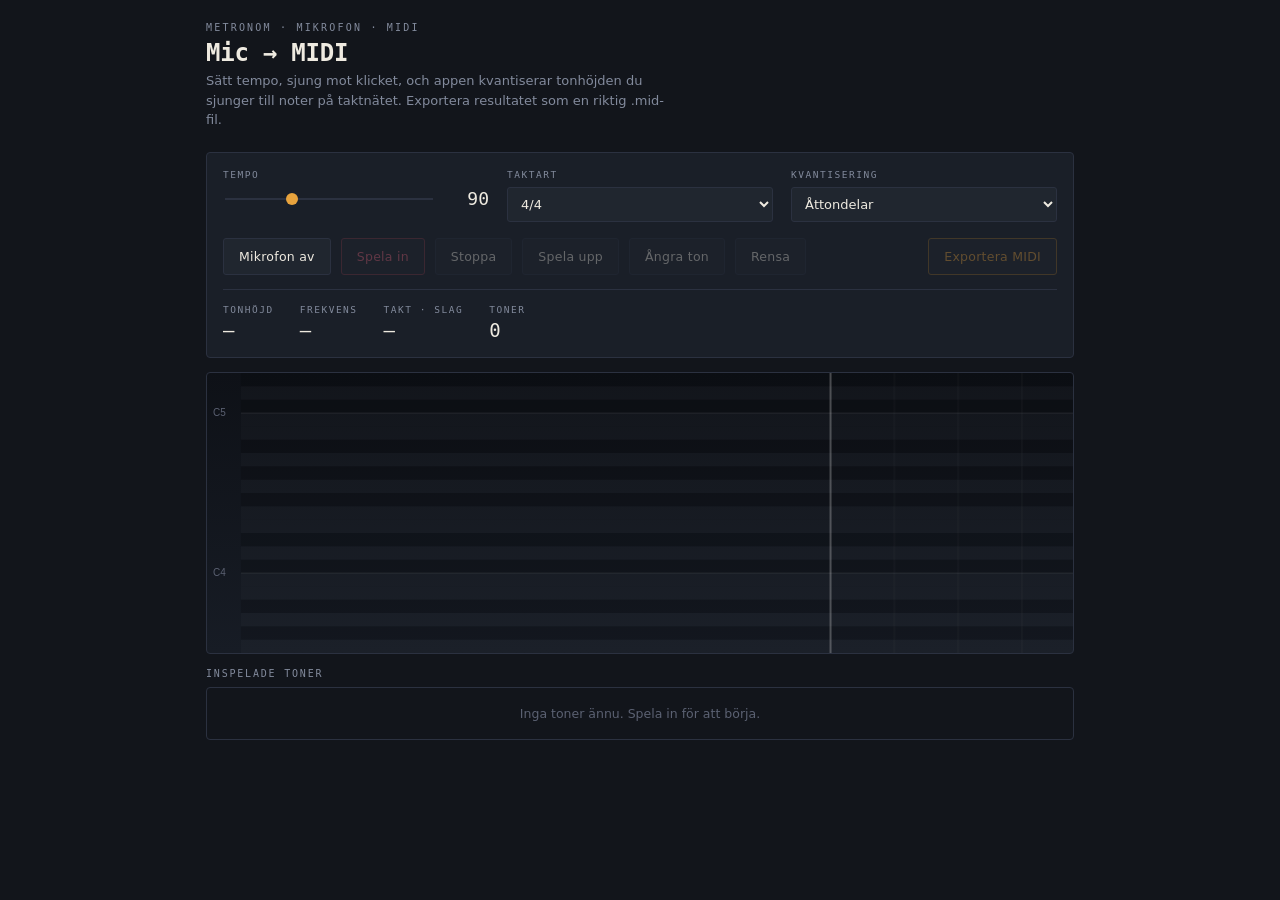
==== mic-till-midi.html @ 7a9f29cb "Lägg till startsida med val mellan psalmspelaren och mic-till-midi Byt namn på index.html till psalm" ====
<!DOCTYPE html>
<html lang="sv">
<head>
<meta charset="utf-8">
<meta name="viewport" content="width=device-width, initial-scale=1">
<title>Mic → MIDI</title>
<style>
  :root{
    --bg:#12151b; --panel:#1a1f28; --panel2:#20262f; --line:#2b3140;
    --text:#eeeae0; --dim:#828a9c; --dim2:#5b6172;
    --accent:#e8a33d; --accent-dim:#8a662a;
    --pitch:#49cfc0; --danger:#e2637a; --danger-dim:#7a3644;
    --mono:ui-monospace,"JetBrains Mono","SF Mono",Menlo,Consolas,monospace;
    --sans:ui-sans-serif,system-ui,-apple-system,"Segoe UI",sans-serif;
  }
  *{box-sizing:border-box}
  body{margin:0;background:var(--bg);color:var(--text);font-family:var(--sans);
       -webkit-font-smoothing:antialiased}
  .wrap{max-width:900px;margin:0 auto;padding:22px 16px 48px}
  .eyebrow{font-family:var(--mono);font-size:10px;letter-spacing:.22em;text-transform:uppercase;
           color:var(--dim);margin:0 0 6px}
  h1{font-family:var(--mono);font-weight:600;font-size:24px;letter-spacing:-.01em;margin:0 0 4px}
  .sub{font-size:13px;color:var(--dim);margin:0 0 22px;max-width:56ch;line-height:1.5}

  .panel{background:var(--panel);border:1px solid var(--line);border-radius:4px;padding:16px}
  .panel + .panel{margin-top:14px}

  .controls{display:grid;grid-template-columns:repeat(auto-fit,minmax(130px,1fr));gap:14px 18px}
  .field label{display:block;font-family:var(--mono);font-size:9.5px;letter-spacing:.16em;
               text-transform:uppercase;color:var(--dim);margin-bottom:7px}
  .field .row{display:flex;align-items:center;gap:8px}
  input[type=range]{width:100%;-webkit-appearance:none;background:none;height:20px}
  input[type=range]::-webkit-slider-runnable-track{height:2px;background:var(--line)}
  input[type=range]::-moz-range-track{height:2px;background:var(--line)}
  input[type=range]::-webkit-slider-thumb{-webkit-appearance:none;width:12px;height:12px;
        border-radius:50%;background:var(--accent);margin-top:-5px}
  input[type=range]::-moz-range-thumb{width:12px;height:12px;border:0;border-radius:50%;background:var(--accent)}
  .num{font-family:var(--mono);font-size:18px;color:var(--text);min-width:46px;text-align:right;
       font-variant-numeric:tabular-nums}
  select{font-family:var(--sans);font-size:13px;background:var(--panel2);color:var(--text);
         border:1px solid var(--line);border-radius:3px;padding:8px 9px;width:100%;cursor:pointer}

  .transport{display:flex;flex-wrap:wrap;gap:10px;align-items:center;margin-top:16px}
  button{font-family:var(--sans);font-size:12.5px;letter-spacing:.02em;cursor:pointer;
         background:var(--panel2);color:var(--text);border:1px solid var(--line);
         border-radius:3px;padding:10px 15px;transition:border-color .15s,color .15s,background .15s}
  button:hover:not(:disabled){border-color:var(--dim)}
  button:disabled{opacity:.35;cursor:default}
  button:focus-visible{outline:2px solid var(--accent);outline-offset:2px}
  #mic.on{border-color:var(--pitch);color:var(--pitch)}
  #rec{border-color:var(--danger-dim);color:var(--danger)}
  #rec.active{background:var(--danger);border-color:var(--danger);color:#1a0d10}
  #stop{border-color:var(--line)}
  #exportBtn{border-color:var(--accent-dim);color:var(--accent);margin-left:auto}
  #exportBtn:hover:not(:disabled){border-color:var(--accent)}
  .status{font-family:var(--mono);font-size:11.5px;color:var(--dim)}
  .status.err{color:var(--danger)}
  #warnText code{font-family:var(--mono);background:#150c0e;padding:1px 5px;border-radius:2px}

  .readout{display:flex;gap:26px;align-items:baseline;margin-top:14px;padding-top:14px;
           border-top:1px solid var(--line);font-family:var(--mono)}
  .readout .k{font-size:9.5px;letter-spacing:.16em;text-transform:uppercase;color:var(--dim);
              display:block;margin-bottom:4px}
  .readout .v{font-size:19px;color:var(--text)}
  .readout .v.pitch-on{color:var(--pitch)}

  .stage{position:relative;margin-top:14px;border:1px solid var(--line);border-radius:4px;overflow:hidden;
         background:linear-gradient(180deg,#0e1117 0%,#171c25 100%)}
  canvas{display:block;width:100%;height:280px}

  .listhead{display:flex;justify-content:space-between;align-items:center;margin-top:14px}
  .listhead h2{font-family:var(--mono);font-size:10px;letter-spacing:.18em;text-transform:uppercase;
              color:var(--dim);font-weight:500;margin:0}
  .notelist{margin-top:8px;max-height:220px;overflow-y:auto;border:1px solid var(--line);border-radius:4px}
  .noterow{display:flex;align-items:center;gap:10px;padding:7px 12px;font-family:var(--mono);font-size:12px;
           border-bottom:1px solid var(--line)}
  .noterow:last-child{border-bottom:none}
  .noterow .nm{color:var(--pitch);min-width:34px}
  .noterow .beats{color:var(--dim);flex:1}
  .noterow .del{background:none;border:none;color:var(--dim2);font-size:14px;padding:2px 6px;cursor:pointer}
  .noterow .del:hover{color:var(--danger)}
  .empty{padding:18px;color:var(--dim2);font-size:12.5px;text-align:center}

  @media(prefers-reduced-motion:reduce){ * {transition:none!important} }
</style>
</head>
<body>
<div class="wrap">
  <p class="eyebrow">Metronom · mikrofon · MIDI</p>
  <h1>Mic → MIDI</h1>
  <p class="sub">Sätt tempo, sjung mot klicket, och appen kvantiserar tonhöjden du sjunger till
     noter på taktnätet. Exportera resultatet som en riktig .mid-fil.</p>

  <div class="panel" id="warnBanner" style="display:none;border-color:var(--danger-dim);background:#241417">
    <strong style="color:var(--danger);font-size:13px">Mikrofonen kan inte starta i den här vyn.</strong>
    <p style="margin:6px 0 0;font-size:12.5px;color:var(--text);line-height:1.5" id="warnText"></p>
  </div>

  <div class="panel">
    <div class="controls">
      <div class="field">
        <label for="bpm">Tempo</label>
        <div class="row"><input type="range" id="bpm" min="40" max="200" value="90">
          <span class="num" id="bpmNum">90</span></div>
      </div>
      <div class="field">
        <label for="tsig">Taktart</label>
        <select id="tsig">
          <option value="2">2/4</option><option value="3">3/4</option>
          <option value="4" selected>4/4</option><option value="6">6/8 (räknas 6)</option>
        </select>
      </div>
      <div class="field">
        <label for="subdiv">Kvantisering</label>
        <select id="subdiv">
          <option value="1">Fjärdedelar</option>
          <option value="2" selected>Åttondelar</option>
          <option value="4">Sextondelar</option>
        </select>
      </div>
    </div>

    <div class="transport">
      <button id="mic" aria-pressed="false">Mikrofon av</button>
      <button id="rec" disabled>Spela in</button>
      <button id="stop" disabled>Stoppa</button>
      <button id="play" disabled>Spela upp</button>
      <button id="undo" disabled>Ångra ton</button>
      <button id="clear" disabled>Rensa</button>
      <button id="exportBtn" disabled>Exportera MIDI</button>
    </div>
    <p class="status" id="statusText" style="margin-top:10px"></p>

    <div class="readout">
      <div><span class="k">Tonhöjd</span><span class="v" id="pitchNote">–</span></div>
      <div><span class="k">Frekvens</span><span class="v" id="pitchHz">–</span></div>
      <div><span class="k">Takt · slag</span><span class="v" id="beatPos">–</span></div>
      <div><span class="k">Toner</span><span class="v" id="noteCount">0</span></div>
    </div>
  </div>

  <div class="stage"><canvas id="c"></canvas></div>

  <div class="listhead"><h2>Inspelade toner</h2></div>
  <div class="notelist" id="notelist"><div class="empty">Inga toner ännu. Spela in för att börja.</div></div>
</div>

<script>
/* ---------- ljud & metronom ---------- */
let AC=null, master=null;
let bpm=90, beatsPerBar=4, subdiv=2;
let running=false, t0=0, beatNumber=0, nextBeatTime=0, schedulerId=null;
const LOOKAHEAD=25, SCHEDULE_AHEAD=0.12;

function secPerBeat(){ return 60/bpm; }

async function ensureAudio(){
  if(!AC){
    AC = new (window.AudioContext||window.webkitAudioContext)();
    master = AC.createGain(); master.gain.value=0.5; master.connect(AC.destination);
  }
  if(AC.state==='suspended') await AC.resume();
  return AC;
}

function clickAt(time, accent){
  const osc=AC.createOscillator(), g=AC.createGain();
  osc.type='sine'; osc.frequency.value = accent?1600:1000;
  g.gain.setValueAtTime(0.0001,time);
  g.gain.linearRampToValueAtTime(accent?0.32:0.18, time+0.002);
  g.gain.exponentialRampToValueAtTime(0.0001, time+0.055);
  osc.connect(g); g.connect(master);
  osc.start(time); osc.stop(time+0.07);
}

function scheduler(){
  while(nextBeatTime < AC.currentTime + SCHEDULE_AHEAD){
    clickAt(nextBeatTime, beatNumber % beatsPerBar === 0);
    nextBeatTime += secPerBeat();
    beatNumber++;
  }
}
function stopMetronome(){
  running=false;
  if(schedulerId){ clearInterval(schedulerId); schedulerId=null; }
}

/* ---------- pitch-detektion (YIN) ---------- */
const BUF_SIZE=2048, YIN_THRESH=0.15, RMS_GATE=0.01;
let analyser=null, mbuf=null, micStream=null, micOn=false, micSrcNode=null;

function detectPitch(buffer, sampleRate){
  const SIZE=buffer.length;
  let rms=0; for(let i=0;i<SIZE;i++) rms+=buffer[i]*buffer[i];
  rms=Math.sqrt(rms/SIZE);
  if(rms<RMS_GATE) return -1;
  const minTau=Math.max(2,Math.floor(sampleRate/1200));
  const tauMax=Math.min(Math.floor(SIZE/2),Math.floor(sampleRate/65));
  if(tauMax<=minTau) return -1;
  const d=new Float32Array(tauMax+1);
  for(let tau=1;tau<=tauMax;tau++){
    let sum=0;
    for(let j=0;j+tau<SIZE;j++){ const df=buffer[j]-buffer[j+tau]; sum+=df*df; }
    d[tau]=sum;
  }
  const cmnd=new Float32Array(tauMax+1); cmnd[0]=1;
  let run=0;
  for(let tau=1;tau<=tauMax;tau++){ run+=d[tau]; cmnd[tau]= run===0?1:(d[tau]*tau)/run; }
  let tauEst=-1;
  for(let tau=minTau;tau<=tauMax;tau++){
    if(cmnd[tau]<YIN_THRESH){ let t2=tau;
      while(t2+1<=tauMax && cmnd[t2+1]<cmnd[t2]) t2++;
      tauEst=t2; break; }
  }
  if(tauEst===-1){
    let mn=Infinity,pos=-1;
    for(let tau=minTau;tau<=tauMax;tau++) if(cmnd[tau]<mn){ mn=cmnd[tau]; pos=tau; }
    if(mn>0.4) return -1;
    tauEst=pos;
  }
  let refined=tauEst;
  if(tauEst>1 && tauEst+1<=tauMax){
    const s0=cmnd[tauEst-1],s1=cmnd[tauEst],s2=cmnd[tauEst+1];
    const den=2*(2*s1-s2-s0);
    if(den!==0) refined=tauEst+(s2-s0)/den;
  }
  const f=sampleRate/refined;
  if(!isFinite(f)||f<70||f>1100) return -1;
  return f;
}

function stopMic(){
  micOn=false;
  if(recording || running) stopRecording();     // lämna inget hängande igång
  if(micSrcNode){ try{ micSrcNode.disconnect(); }catch(e){} micSrcNode=null; }
  if(analyser){ try{ analyser.disconnect(); }catch(e){} analyser=null; }
  if(micStream){ micStream.getTracks().forEach(x=>x.stop()); }
  micStream=null; mbuf=null;
  const b=document.getElementById('mic');
  b.classList.remove('on'); b.textContent='Mikrofon av'; b.setAttribute('aria-pressed','false');
  document.getElementById('rec').disabled=true;
  setPitchReadout(null,null);
  setStatus('');
  hideWarn();
}

async function micToggle(){
  const b=document.getElementById('mic');
  if(micOn){ stopMic(); return; }

  try{
    b.textContent='väntar på tillstånd…';
    // getUserMedia FÖRST, direkt i klick-eventet — inga await:s före,
    // så användargesten bevaras (samma ordning som i Psalmspelaren).
    micStream = await navigator.mediaDevices.getUserMedia({audio:{
      echoCancellation:false, noiseSuppression:false, autoGainControl:false}});
    await ensureAudio();
    if(AC.state==='suspended') await AC.resume();
    micSrcNode=AC.createMediaStreamSource(micStream);
    analyser=AC.createAnalyser(); analyser.fftSize=BUF_SIZE;
    mbuf=new Float32Array(analyser.fftSize);
    micSrcNode.connect(analyser);        // ingen koppling till destination = ingen rundgång
    micOn=true;
    b.classList.add('on'); b.textContent='Mikrofon på'; b.setAttribute('aria-pressed','true');
    document.getElementById('rec').disabled=false;
    hideWarn(); setStatus('');
  }catch(e){
    b.textContent='Mikrofon av';
    showWarn('Fel: <code>'+(e.name||'okänt')+'</code> — '+(e.message||'')+
      '<br>secureContext: <code>'+window.isSecureContext+'</code>'+
      ' · protokoll: <code>'+location.protocol+'</code>'+
      ' · mediaDevices: <code>'+(!!navigator.mediaDevices)+'</code>');
  }
  b.disabled=false;
}

function showWarn(html){
  const el=document.getElementById('warnBanner');
  document.getElementById('warnText').innerHTML=html;
  el.style.display='block';
  setStatus('');
}
function hideWarn(){ document.getElementById('warnBanner').style.display='none'; }

/* ---------- notesegmentering & kvantisering ---------- */
const NOTE_NAMES=['C','C#','D','D#','E','F','F#','G','G#','A','A#','B'];
const SILENCE_GAP=0.16, MIN_NOTE_SEC=0.09, SMOOTH_N=4;
let recording=false;
let activeNote=null, pitchBuf=[], silenceSince=null;
let rawTrace=[];               // {t, m|null} absolut AC-tid
let notes=[];                  // {midi, start, end} i beat-enheter
let loMidi=55, hiMidi=76;

function noteName(m){ return NOTE_NAMES[((m%12)+12)%12]+(Math.floor(m/12)-1); }
function mode(arr){
  const counts={}; let best=arr[0], bestC=0;
  for(const v of arr){ counts[v]=(counts[v]||0)+1; if(counts[v]>=bestC){bestC=counts[v]; best=v;} }
  return best;
}
function extendRange(m){
  if(m<loMidi+2){ loMidi=Math.floor(m)-2; }
  if(m>hiMidi-2){ hiMidi=Math.ceil(m)+2; }
}
function beatAt(t){ return (t-t0)/secPerBeat(); }
function quantizeBeat(b){ return Math.round(b*subdiv)/subdiv; }

function pushQuantized(midi, tStart, tEnd){
  let sb=quantizeBeat(beatAt(tStart)), eb=quantizeBeat(beatAt(tEnd));
  if(eb<=sb) eb=sb+1/subdiv;
  const last=notes[notes.length-1];
  if(last && last.midi===midi && Math.abs(last.end-sb)<1e-6){
    last.end=eb;
  } else {
    notes.push({midi, start:sb, end:eb});
  }
  extendRange(midi);
  renderNoteList();
  updateExportState();
}

function closeActiveNote(t){
  if(!activeNote) return;
  if(t-activeNote.startT >= MIN_NOTE_SEC) pushQuantized(activeNote.nominal, activeNote.startT, t);
  activeNote=null;
}

function pitchFrame(t){
  if(!recording || t<t0){ rawTrace.push({t,m:null}); trimTrace(); return; }
  analyser.getFloatTimeDomainData(mbuf);
  const f=detectPitch(mbuf, AC.sampleRate);

  if(f<0){
    rawTrace.push({t,m:null});
    if(silenceSince===null) silenceSince=t;
    if(activeNote && (t-silenceSince)>SILENCE_GAP) closeActiveNote(t);
    pitchBuf.length=0;
    setPitchReadout(null,null);
  } else {
    silenceSince=null;
    const m=69+12*Math.log2(f/440);
    rawTrace.push({t,m});
    extendRange(m);
    pitchBuf.push(Math.round(m));
    if(pitchBuf.length>SMOOTH_N) pitchBuf.shift();
    const nominal=mode(pitchBuf);
    if(!activeNote){
      activeNote={nominal, startT:t};
    } else if(nominal!==activeNote.nominal){
      if(pitchBuf.length>=SMOOTH_N && pitchBuf.every(x=>x===nominal)){
        closeActiveNote(t);
        activeNote={nominal, startT:t};
      }
    }
    setPitchReadout(m,f);
  }
  trimTrace();
}
function trimTrace(){ while(rawTrace.length>1400) rawTrace.shift(); }

function setPitchReadout(m,f){
  const noteEl=document.getElementById('pitchNote'), hzEl=document.getElementById('pitchHz');
  if(m===null){ noteEl.textContent='–'; noteEl.classList.remove('pitch-on'); hzEl.textContent='–'; return; }
  noteEl.textContent=noteName(Math.round(m)); noteEl.classList.add('pitch-on');
  hzEl.textContent=Math.round(f)+' Hz';
}

/* ---------- inspelning: styrning ---------- */
let countInId=null;
async function startRecording(){
  if(!micOn || recording) return;
  await ensureAudio();
  document.getElementById('rec').disabled=true;
  document.getElementById('bpm').disabled=true;
  document.getElementById('tsig').disabled=true;
  document.getElementById('subdiv').disabled=true;
  document.getElementById('stop').disabled=false;

  const spb=secPerBeat(), startDelay=0.12, now=AC.currentTime;
  for(let i=0;i<beatsPerBar;i++) clickAt(now+startDelay+i*spb, i===0);
  t0 = now+startDelay+beatsPerBar*spb;
  beatNumber=0; nextBeatTime=t0; running=true;
  schedulerId=setInterval(scheduler, LOOKAHEAD);

  let left=beatsPerBar;
  setStatus('räknar in… '+left);
  countInId=setInterval(()=>{
    left--;
    if(left<=0){
      clearInterval(countInId); countInId=null;
      recording=true; setStatus('spelar in');
      document.getElementById('rec').classList.add('active');
      document.getElementById('rec').textContent='Inspelning pågår';
    } else setStatus('räknar in… '+left);
  }, spb*1000);
}
function stopRecording(){
  if(countInId){ clearInterval(countInId); countInId=null; }
  if(activeNote) closeActiveNote(AC.currentTime);
  recording=false;
  stopMetronome();
  const rec=document.getElementById('rec');
  rec.disabled = !micOn; rec.classList.remove('active'); rec.textContent='Spela in';
  document.getElementById('stop').disabled=true;
  document.getElementById('bpm').disabled=false;
  document.getElementById('tsig').disabled=false;
  document.getElementById('subdiv').disabled=false;
  setStatus(notes.length? 'stoppad' : 'stoppad – inga toner hördes');
  setPitchReadout(null,null);
}

function setStatus(s){ document.getElementById('statusText').textContent=s; }

/* ---------- lista & redigering ---------- */
function renderNoteList(){
  const el=document.getElementById('notelist');
  document.getElementById('noteCount').textContent=notes.length;
  document.getElementById('undo').disabled = notes.length===0;
  document.getElementById('clear').disabled = notes.length===0;
  if(!notes.length){ el.innerHTML='<div class="empty">Inga toner ännu. Spela in för att börja.</div>'; return; }
  el.innerHTML='';
  notes.forEach((n,i)=>{
    const row=document.createElement('div'); row.className='noterow';
    const dur=(n.end-n.start).toFixed(2).replace(/0+$/,'').replace(/\.$/,'');
    row.innerHTML='<span class="nm">'+noteName(n.midi)+'</span>'+
      '<span class="beats">slag '+n.start.toFixed(2)+' → '+n.end.toFixed(2)+'  ('+dur+' slag)</span>';
    const del=document.createElement('button'); del.className='del'; del.textContent='✕';
    del.setAttribute('aria-label','Ta bort ton');
    del.addEventListener('click',()=>{ notes.splice(i,1); renderNoteList(); updateExportState(); });
    row.appendChild(del);
    el.appendChild(row);
  });
}
function updateExportState(){
  document.getElementById('exportBtn').disabled = notes.length===0;
  document.getElementById('play').disabled = notes.length===0 || recording;
}
document.getElementById('undo').addEventListener('click',()=>{ notes.pop(); renderNoteList(); updateExportState(); });
document.getElementById('clear').addEventListener('click',()=>{
  notes=[]; rawTrace=[]; activeNote=null; loMidi=55; hiMidi=76;
  renderNoteList(); updateExportState();
});

/* ---------- uppspelning ---------- */
function playBack(){
  if(!notes.length || recording) return;
  ensureAudio().then(()=>{
    const spb=secPerBeat(), start=AC.currentTime+0.15;
    const lastBeat=Math.max(...notes.map(n=>n.end));
    const bars=Math.ceil(lastBeat/beatsPerBar)+1;
    for(let i=0;i<bars*beatsPerBar;i++) clickAt(start+i*spb, i%beatsPerBar===0);
    notes.forEach(n=>{
      const t1=start+n.start*spb, t2=start+n.end*spb;
      const osc=AC.createOscillator(), g=AC.createGain();
      osc.type='triangle'; osc.frequency.value=440*Math.pow(2,(n.midi-69)/12);
      g.gain.setValueAtTime(0.0001,t1);
      g.gain.linearRampToValueAtTime(0.28,t1+0.02);
      g.gain.setValueAtTime(0.24, Math.max(t1+0.02,t2-0.05));
      g.gain.linearRampToValueAtTime(0.0001,t2);
      osc.connect(g); g.connect(master);
      osc.start(t1); osc.stop(t2+0.02);
    });
  });
}

/* ---------- MIDI-export ---------- */
function encodeVarLen(value){
  let bytes=[value & 0x7f]; value >>= 7;
  while(value>0){ bytes.unshift((value & 0x7f) | 0x80); value >>= 7; }
  return bytes;
}
function buildMIDI(){
  const PPQ=480;
  const micro=Math.round(60000000/bpm);
  let body=[];
  body.push(...encodeVarLen(0), 0xFF,0x51,0x03, (micro>>16)&0xFF,(micro>>8)&0xFF, micro&0xFF);
  body.push(...encodeVarLen(0), 0xFF,0x58,0x04, beatsPerBar, 2, 24, 8);

  let evs=[];
  notes.forEach(n=>{
    evs.push({tick:Math.round(n.start*PPQ), type:1, midi:n.midi});
    evs.push({tick:Math.round(n.end*PPQ), type:0, midi:n.midi});
  });
  evs.sort((a,b)=> a.tick-b.tick || (a.type-b.type));
  let lastTick=0;
  evs.forEach(e=>{
    body.push(...encodeVarLen(e.tick-lastTick)); lastTick=e.tick;
    body.push(e.type?0x90:0x80, e.midi, e.type?90:0);
  });
  body.push(...encodeVarLen(0), 0xFF,0x2F,0x00);

  const header=[0x4D,0x54,0x68,0x64, 0,0,0,6, 0,0, 0,1, (PPQ>>8)&0xFF, PPQ&0xFF];
  const trackHead=[0x4D,0x54,0x72,0x6B,
    (body.length>>>24)&0xFF,(body.length>>>16)&0xFF,(body.length>>>8)&0xFF, body.length&0xFF];
  return new Uint8Array([...header, ...trackHead, ...body]);
}
function exportMIDI(){
  if(!notes.length) return;
  const data=buildMIDI();
  const blob=new Blob([data],{type:'audio/midi'});
  const url=URL.createObjectURL(blob);
  const a=document.createElement('a'); a.href=url; a.download='melodi.mid';
  document.body.appendChild(a); a.click(); a.remove();
  setTimeout(()=>URL.revokeObjectURL(url), 2000);
}

/* ---------- canvas ---------- */
const cv=document.getElementById('c'), ctx=cv.getContext('2d');
const WHITE=new Set([0,2,4,5,7,9,11]);
let W=0,H=0,DPR=1;
function resize(){
  const r=cv.parentElement.getBoundingClientRect();
  DPR=Math.max(1,window.devicePixelRatio||1);
  W=Math.round(r.width); H=cv.clientHeight||280;
  cv.width=W*DPR; cv.height=H*DPR;
  ctx.setTransform(DPR,0,0,DPR,0,0);
}
window.addEventListener('resize', resize);

const PPB=64;                 // pixlar per slag
const PLAYHEAD_X_FRAC=0.72;
const GUTTER=34;

function midiY(m){ return H - ((m-loMidi)/(hiMidi-loMidi))*H; }

function currentBeatNow(){
  if(running) return Math.max(0,(AC.currentTime-t0)/secPerBeat());
  return lastBeatShown;
}
let lastBeatShown=0;

function draw(){
  requestAnimationFrame(draw);
  if(!W) resize();
  ctx.clearRect(0,0,W,H);

  const curBeat=currentBeatNow(); lastBeatShown=curBeat;
  const playheadX=W*PLAYHEAD_X_FRAC;
  const beatToX = b => playheadX - (curBeat-b)*PPB;

  // pitchrader
  const rowH=H/Math.max(1,(hiMidi-loMidi));
  for(let m=loMidi; m<hiMidi; m++){
    const y0=midiY(m+1), y1=midiY(m);
    ctx.fillStyle = WHITE.has(((m%12)+12)%12) ? 'rgba(255,255,255,0.02)' : 'rgba(0,0,0,0.16)';
    ctx.fillRect(GUTTER,y0,W-GUTTER,y1-y0);
    if(((m%12)+12)%12===0){
      ctx.strokeStyle='rgba(255,255,255,0.06)'; ctx.beginPath();
      ctx.moveTo(GUTTER,y0); ctx.lineTo(W,y0); ctx.stroke();
      ctx.fillStyle='#5b6172'; ctx.font='10px var(--mono)';
      ctx.fillText('C'+(Math.floor(m/12)-1), 6, y0+3);
    }
  }

  // taktnät
  const firstBeat=Math.floor(curBeat-(playheadX-GUTTER)/PPB)-1;
  const lastBeatX=curBeat+(W-playheadX)/PPB+1;
  for(let b=Math.max(0,firstBeat); b<=lastBeatX; b++){
    const x=beatToX(b); if(x<GUTTER-2||x>W) continue;
    const bar = b%beatsPerBar===0;
    ctx.strokeStyle = bar? 'rgba(255,255,255,0.14)' : 'rgba(255,255,255,0.05)';
    ctx.lineWidth = bar? 1.2:1;
    ctx.beginPath(); ctx.moveTo(x,0); ctx.lineTo(x,H); ctx.stroke();
  }

  // färdiga toner
  ctx.font='10px var(--mono)';
  notes.forEach(n=>{
    const x1=beatToX(n.start), x2=beatToX(n.end);
    if(x2<GUTTER||x1>W) return;
    const y=midiY(n.midi+0.5), h=Math.max(6,rowH*0.72);
    ctx.fillStyle='rgba(232,163,61,0.85)';
    rr(Math.max(x1,GUTTER), y-h/2, Math.min(x2,W)-Math.max(x1,GUTTER), h, 3);
    ctx.fill();
    if(x2-x1>26){ ctx.fillStyle='#1a1206'; ctx.fillText(noteName(n.midi), Math.max(x1,GUTTER)+4, y+3.5); }
  });

  // pågående ton (ej stängd)
  if(activeNote){
    const x1=beatToX(beatAt(activeNote.startT)), x2=beatToX(curBeat);
    const y=midiY(activeNote.nominal+0.5), h=Math.max(6,rowH*0.72);
    ctx.fillStyle='rgba(232,163,61,0.35)';
    rr(Math.max(x1,GUTTER), y-h/2, Math.max(2,Math.min(x2,W)-Math.max(x1,GUTTER)), h, 3);
    ctx.fill();
  }

  // rå tonhöjdslinje
  ctx.strokeStyle='#49cfc0'; ctx.lineWidth=1.6; ctx.beginPath();
  let started=false;
  for(const p of rawTrace){
    if(p.m===null){ started=false; continue; }
    const x=beatToX(beatAt(p.t));
    if(x<GUTTER||x>W){ started=false; continue; }
    const y=midiY(p.m);
    if(started) ctx.lineTo(x,y); else { ctx.moveTo(x,y); started=true; }
  }
  ctx.stroke();

  // playhead
  ctx.strokeStyle= recording? '#e2637a':'rgba(255,255,255,0.25)';
  ctx.lineWidth=1.5; ctx.beginPath(); ctx.moveTo(playheadX,0); ctx.lineTo(playheadX,H); ctx.stroke();

  // beatposition-text
  const bar=Math.floor(curBeat/beatsPerBar)+1, beatInBar=(Math.floor(curBeat)%beatsPerBar)+1;
  document.getElementById('beatPos').textContent = running? (bar+' · '+beatInBar) : '–';
}
function rr(x,y,w,h,r){
  ctx.beginPath();
  ctx.moveTo(x+r,y); ctx.arcTo(x+w,y,x+w,y+h,r); ctx.arcTo(x+w,y+h,x,y+h,r);
  ctx.arcTo(x,y+h,x,y,r); ctx.arcTo(x,y,x+w,y,r); ctx.closePath();
}

/* ---------- pitch-loop (kopplad till rAF via egen liten timer) ---------- */
function pitchLoop(){
  requestAnimationFrame(pitchLoop);
  if(!AC || !micOn) return;
  pitchFrame(AC.currentTime);
}

/* ---------- UI-koppling ---------- */
const bpmEl=document.getElementById('bpm'), bpmNum=document.getElementById('bpmNum');
bpmEl.addEventListener('input',()=>{ bpm=+bpmEl.value; bpmNum.textContent=bpm; });
document.getElementById('tsig').addEventListener('change',e=>{ beatsPerBar=+e.target.value; });
document.getElementById('subdiv').addEventListener('change',e=>{ subdiv=+e.target.value; });

document.getElementById('mic').addEventListener('click', micToggle);
document.getElementById('rec').addEventListener('click', startRecording);
document.getElementById('stop').addEventListener('click', stopRecording);
document.getElementById('play').addEventListener('click', playBack);
document.getElementById('exportBtn').addEventListener('click', exportMIDI);

resize();
renderNoteList();
draw();
pitchLoop();
</script>
</body>
</html>
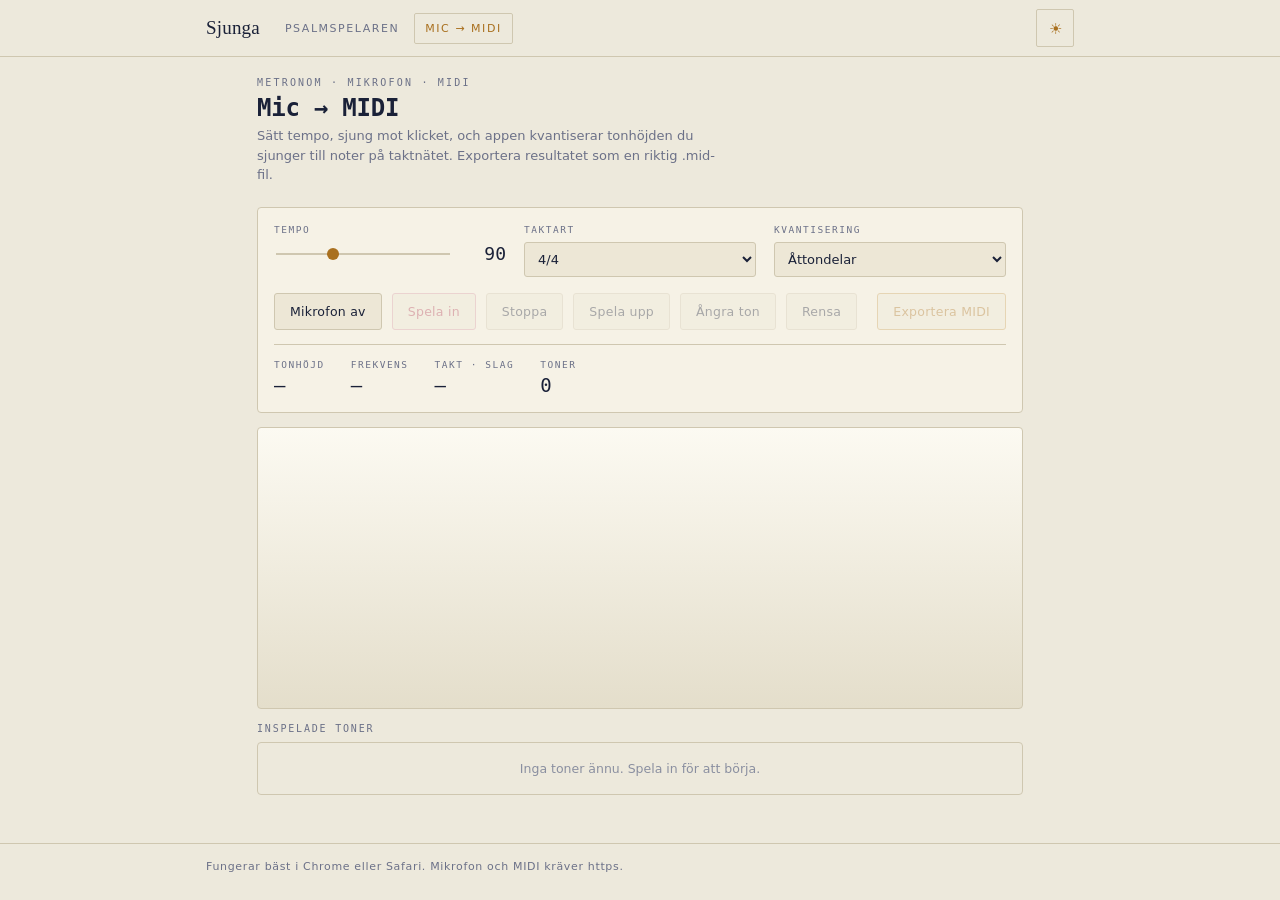
==== commit 618115de: "Gör om sidan till en SPA med separat html, css och js Tidigare låg varje verktyg i en egen html-fil " ====
--- a/mic-till-midi.html
+++ b/mic-till-midi.html
@@ -2,636 +2,12 @@
 <html lang="sv">
 <head>
 <meta charset="utf-8">
-<meta name="viewport" content="width=device-width, initial-scale=1">
 <title>Mic → MIDI</title>
-<style>
-  :root{
-    --bg:#12151b; --panel:#1a1f28; --panel2:#20262f; --line:#2b3140;
-    --text:#eeeae0; --dim:#828a9c; --dim2:#5b6172;
-    --accent:#e8a33d; --accent-dim:#8a662a;
-    --pitch:#49cfc0; --danger:#e2637a; --danger-dim:#7a3644;
-    --mono:ui-monospace,"JetBrains Mono","SF Mono",Menlo,Consolas,monospace;
-    --sans:ui-sans-serif,system-ui,-apple-system,"Segoe UI",sans-serif;
-  }
-  *{box-sizing:border-box}
-  body{margin:0;background:var(--bg);color:var(--text);font-family:var(--sans);
-       -webkit-font-smoothing:antialiased}
-  .wrap{max-width:900px;margin:0 auto;padding:22px 16px 48px}
-  .eyebrow{font-family:var(--mono);font-size:10px;letter-spacing:.22em;text-transform:uppercase;
-           color:var(--dim);margin:0 0 6px}
-  h1{font-family:var(--mono);font-weight:600;font-size:24px;letter-spacing:-.01em;margin:0 0 4px}
-  .sub{font-size:13px;color:var(--dim);margin:0 0 22px;max-width:56ch;line-height:1.5}
-
-  .panel{background:var(--panel);border:1px solid var(--line);border-radius:4px;padding:16px}
-  .panel + .panel{margin-top:14px}
-
-  .controls{display:grid;grid-template-columns:repeat(auto-fit,minmax(130px,1fr));gap:14px 18px}
-  .field label{display:block;font-family:var(--mono);font-size:9.5px;letter-spacing:.16em;
-               text-transform:uppercase;color:var(--dim);margin-bottom:7px}
-  .field .row{display:flex;align-items:center;gap:8px}
-  input[type=range]{width:100%;-webkit-appearance:none;background:none;height:20px}
-  input[type=range]::-webkit-slider-runnable-track{height:2px;background:var(--line)}
-  input[type=range]::-moz-range-track{height:2px;background:var(--line)}
-  input[type=range]::-webkit-slider-thumb{-webkit-appearance:none;width:12px;height:12px;
-        border-radius:50%;background:var(--accent);margin-top:-5px}
-  input[type=range]::-moz-range-thumb{width:12px;height:12px;border:0;border-radius:50%;background:var(--accent)}
-  .num{font-family:var(--mono);font-size:18px;color:var(--text);min-width:46px;text-align:right;
-       font-variant-numeric:tabular-nums}
-  select{font-family:var(--sans);font-size:13px;background:var(--panel2);color:var(--text);
-         border:1px solid var(--line);border-radius:3px;padding:8px 9px;width:100%;cursor:pointer}
-
-  .transport{display:flex;flex-wrap:wrap;gap:10px;align-items:center;margin-top:16px}
-  button{font-family:var(--sans);font-size:12.5px;letter-spacing:.02em;cursor:pointer;
-         background:var(--panel2);color:var(--text);border:1px solid var(--line);
-         border-radius:3px;padding:10px 15px;transition:border-color .15s,color .15s,background .15s}
-  button:hover:not(:disabled){border-color:var(--dim)}
-  button:disabled{opacity:.35;cursor:default}
-  button:focus-visible{outline:2px solid var(--accent);outline-offset:2px}
-  #mic.on{border-color:var(--pitch);color:var(--pitch)}
-  #rec{border-color:var(--danger-dim);color:var(--danger)}
-  #rec.active{background:var(--danger);border-color:var(--danger);color:#1a0d10}
-  #stop{border-color:var(--line)}
-  #exportBtn{border-color:var(--accent-dim);color:var(--accent);margin-left:auto}
-  #exportBtn:hover:not(:disabled){border-color:var(--accent)}
-  .status{font-family:var(--mono);font-size:11.5px;color:var(--dim)}
-  .status.err{color:var(--danger)}
-  #warnText code{font-family:var(--mono);background:#150c0e;padding:1px 5px;border-radius:2px}
-
-  .readout{display:flex;gap:26px;align-items:baseline;margin-top:14px;padding-top:14px;
-           border-top:1px solid var(--line);font-family:var(--mono)}
-  .readout .k{font-size:9.5px;letter-spacing:.16em;text-transform:uppercase;color:var(--dim);
-              display:block;margin-bottom:4px}
-  .readout .v{font-size:19px;color:var(--text)}
-  .readout .v.pitch-on{color:var(--pitch)}
-
-  .stage{position:relative;margin-top:14px;border:1px solid var(--line);border-radius:4px;overflow:hidden;
-         background:linear-gradient(180deg,#0e1117 0%,#171c25 100%)}
-  canvas{display:block;width:100%;height:280px}
-
-  .listhead{display:flex;justify-content:space-between;align-items:center;margin-top:14px}
-  .listhead h2{font-family:var(--mono);font-size:10px;letter-spacing:.18em;text-transform:uppercase;
-              color:var(--dim);font-weight:500;margin:0}
-  .notelist{margin-top:8px;max-height:220px;overflow-y:auto;border:1px solid var(--line);border-radius:4px}
-  .noterow{display:flex;align-items:center;gap:10px;padding:7px 12px;font-family:var(--mono);font-size:12px;
-           border-bottom:1px solid var(--line)}
-  .noterow:last-child{border-bottom:none}
-  .noterow .nm{color:var(--pitch);min-width:34px}
-  .noterow .beats{color:var(--dim);flex:1}
-  .noterow .del{background:none;border:none;color:var(--dim2);font-size:14px;padding:2px 6px;cursor:pointer}
-  .noterow .del:hover{color:var(--danger)}
-  .empty{padding:18px;color:var(--dim2);font-size:12.5px;text-align:center}
-
-  @media(prefers-reduced-motion:reduce){ * {transition:none!important} }
-</style>
+<link rel="canonical" href="index.html#/mic-till-midi">
+<meta http-equiv="refresh" content="0; url=index.html#/mic-till-midi">
 </head>
 <body>
-<div class="wrap">
-  <p class="eyebrow">Metronom · mikrofon · MIDI</p>
-  <h1>Mic → MIDI</h1>
-  <p class="sub">Sätt tempo, sjung mot klicket, och appen kvantiserar tonhöjden du sjunger till
-     noter på taktnätet. Exportera resultatet som en riktig .mid-fil.</p>
-
-  <div class="panel" id="warnBanner" style="display:none;border-color:var(--danger-dim);background:#241417">
-    <strong style="color:var(--danger);font-size:13px">Mikrofonen kan inte starta i den här vyn.</strong>
-    <p style="margin:6px 0 0;font-size:12.5px;color:var(--text);line-height:1.5" id="warnText"></p>
-  </div>
-
-  <div class="panel">
-    <div class="controls">
-      <div class="field">
-        <label for="bpm">Tempo</label>
-        <div class="row"><input type="range" id="bpm" min="40" max="200" value="90">
-          <span class="num" id="bpmNum">90</span></div>
-      </div>
-      <div class="field">
-        <label for="tsig">Taktart</label>
-        <select id="tsig">
-          <option value="2">2/4</option><option value="3">3/4</option>
-          <option value="4" selected>4/4</option><option value="6">6/8 (räknas 6)</option>
-        </select>
-      </div>
-      <div class="field">
-        <label for="subdiv">Kvantisering</label>
-        <select id="subdiv">
-          <option value="1">Fjärdedelar</option>
-          <option value="2" selected>Åttondelar</option>
-          <option value="4">Sextondelar</option>
-        </select>
-      </div>
-    </div>
-
-    <div class="transport">
-      <button id="mic" aria-pressed="false">Mikrofon av</button>
-      <button id="rec" disabled>Spela in</button>
-      <button id="stop" disabled>Stoppa</button>
-      <button id="play" disabled>Spela upp</button>
-      <button id="undo" disabled>Ångra ton</button>
-      <button id="clear" disabled>Rensa</button>
-      <button id="exportBtn" disabled>Exportera MIDI</button>
-    </div>
-    <p class="status" id="statusText" style="margin-top:10px"></p>
-
-    <div class="readout">
-      <div><span class="k">Tonhöjd</span><span class="v" id="pitchNote">–</span></div>
-      <div><span class="k">Frekvens</span><span class="v" id="pitchHz">–</span></div>
-      <div><span class="k">Takt · slag</span><span class="v" id="beatPos">–</span></div>
-      <div><span class="k">Toner</span><span class="v" id="noteCount">0</span></div>
-    </div>
-  </div>
-
-  <div class="stage"><canvas id="c"></canvas></div>
-
-  <div class="listhead"><h2>Inspelade toner</h2></div>
-  <div class="notelist" id="notelist"><div class="empty">Inga toner ännu. Spela in för att börja.</div></div>
-</div>
-
-<script>
-/* ---------- ljud & metronom ---------- */
-let AC=null, master=null;
-let bpm=90, beatsPerBar=4, subdiv=2;
-let running=false, t0=0, beatNumber=0, nextBeatTime=0, schedulerId=null;
-const LOOKAHEAD=25, SCHEDULE_AHEAD=0.12;
-
-function secPerBeat(){ return 60/bpm; }
-
-async function ensureAudio(){
-  if(!AC){
-    AC = new (window.AudioContext||window.webkitAudioContext)();
-    master = AC.createGain(); master.gain.value=0.5; master.connect(AC.destination);
-  }
-  if(AC.state==='suspended') await AC.resume();
-  return AC;
-}
-
-function clickAt(time, accent){
-  const osc=AC.createOscillator(), g=AC.createGain();
-  osc.type='sine'; osc.frequency.value = accent?1600:1000;
-  g.gain.setValueAtTime(0.0001,time);
-  g.gain.linearRampToValueAtTime(accent?0.32:0.18, time+0.002);
-  g.gain.exponentialRampToValueAtTime(0.0001, time+0.055);
-  osc.connect(g); g.connect(master);
-  osc.start(time); osc.stop(time+0.07);
-}
-
-function scheduler(){
-  while(nextBeatTime < AC.currentTime + SCHEDULE_AHEAD){
-    clickAt(nextBeatTime, beatNumber % beatsPerBar === 0);
-    nextBeatTime += secPerBeat();
-    beatNumber++;
-  }
-}
-function stopMetronome(){
-  running=false;
-  if(schedulerId){ clearInterval(schedulerId); schedulerId=null; }
-}
-
-/* ---------- pitch-detektion (YIN) ---------- */
-const BUF_SIZE=2048, YIN_THRESH=0.15, RMS_GATE=0.01;
-let analyser=null, mbuf=null, micStream=null, micOn=false, micSrcNode=null;
-
-function detectPitch(buffer, sampleRate){
-  const SIZE=buffer.length;
-  let rms=0; for(let i=0;i<SIZE;i++) rms+=buffer[i]*buffer[i];
-  rms=Math.sqrt(rms/SIZE);
-  if(rms<RMS_GATE) return -1;
-  const minTau=Math.max(2,Math.floor(sampleRate/1200));
-  const tauMax=Math.min(Math.floor(SIZE/2),Math.floor(sampleRate/65));
-  if(tauMax<=minTau) return -1;
-  const d=new Float32Array(tauMax+1);
-  for(let tau=1;tau<=tauMax;tau++){
-    let sum=0;
-    for(let j=0;j+tau<SIZE;j++){ const df=buffer[j]-buffer[j+tau]; sum+=df*df; }
-    d[tau]=sum;
-  }
-  const cmnd=new Float32Array(tauMax+1); cmnd[0]=1;
-  let run=0;
-  for(let tau=1;tau<=tauMax;tau++){ run+=d[tau]; cmnd[tau]= run===0?1:(d[tau]*tau)/run; }
-  let tauEst=-1;
-  for(let tau=minTau;tau<=tauMax;tau++){
-    if(cmnd[tau]<YIN_THRESH){ let t2=tau;
-      while(t2+1<=tauMax && cmnd[t2+1]<cmnd[t2]) t2++;
-      tauEst=t2; break; }
-  }
-  if(tauEst===-1){
-    let mn=Infinity,pos=-1;
-    for(let tau=minTau;tau<=tauMax;tau++) if(cmnd[tau]<mn){ mn=cmnd[tau]; pos=tau; }
-    if(mn>0.4) return -1;
-    tauEst=pos;
-  }
-  let refined=tauEst;
-  if(tauEst>1 && tauEst+1<=tauMax){
-    const s0=cmnd[tauEst-1],s1=cmnd[tauEst],s2=cmnd[tauEst+1];
-    const den=2*(2*s1-s2-s0);
-    if(den!==0) refined=tauEst+(s2-s0)/den;
-  }
-  const f=sampleRate/refined;
-  if(!isFinite(f)||f<70||f>1100) return -1;
-  return f;
-}
-
-function stopMic(){
-  micOn=false;
-  if(recording || running) stopRecording();     // lämna inget hängande igång
-  if(micSrcNode){ try{ micSrcNode.disconnect(); }catch(e){} micSrcNode=null; }
-  if(analyser){ try{ analyser.disconnect(); }catch(e){} analyser=null; }
-  if(micStream){ micStream.getTracks().forEach(x=>x.stop()); }
-  micStream=null; mbuf=null;
-  const b=document.getElementById('mic');
-  b.classList.remove('on'); b.textContent='Mikrofon av'; b.setAttribute('aria-pressed','false');
-  document.getElementById('rec').disabled=true;
-  setPitchReadout(null,null);
-  setStatus('');
-  hideWarn();
-}
-
-async function micToggle(){
-  const b=document.getElementById('mic');
-  if(micOn){ stopMic(); return; }
-
-  try{
-    b.textContent='väntar på tillstånd…';
-    // getUserMedia FÖRST, direkt i klick-eventet — inga await:s före,
-    // så användargesten bevaras (samma ordning som i Psalmspelaren).
-    micStream = await navigator.mediaDevices.getUserMedia({audio:{
-      echoCancellation:false, noiseSuppression:false, autoGainControl:false}});
-    await ensureAudio();
-    if(AC.state==='suspended') await AC.resume();
-    micSrcNode=AC.createMediaStreamSource(micStream);
-    analyser=AC.createAnalyser(); analyser.fftSize=BUF_SIZE;
-    mbuf=new Float32Array(analyser.fftSize);
-    micSrcNode.connect(analyser);        // ingen koppling till destination = ingen rundgång
-    micOn=true;
-    b.classList.add('on'); b.textContent='Mikrofon på'; b.setAttribute('aria-pressed','true');
-    document.getElementById('rec').disabled=false;
-    hideWarn(); setStatus('');
-  }catch(e){
-    b.textContent='Mikrofon av';
-    showWarn('Fel: <code>'+(e.name||'okänt')+'</code> — '+(e.message||'')+
-      '<br>secureContext: <code>'+window.isSecureContext+'</code>'+
-      ' · protokoll: <code>'+location.protocol+'</code>'+
-      ' · mediaDevices: <code>'+(!!navigator.mediaDevices)+'</code>');
-  }
-  b.disabled=false;
-}
-
-function showWarn(html){
-  const el=document.getElementById('warnBanner');
-  document.getElementById('warnText').innerHTML=html;
-  el.style.display='block';
-  setStatus('');
-}
-function hideWarn(){ document.getElementById('warnBanner').style.display='none'; }
-
-/* ---------- notesegmentering & kvantisering ---------- */
-const NOTE_NAMES=['C','C#','D','D#','E','F','F#','G','G#','A','A#','B'];
-const SILENCE_GAP=0.16, MIN_NOTE_SEC=0.09, SMOOTH_N=4;
-let recording=false;
-let activeNote=null, pitchBuf=[], silenceSince=null;
-let rawTrace=[];               // {t, m|null} absolut AC-tid
-let notes=[];                  // {midi, start, end} i beat-enheter
-let loMidi=55, hiMidi=76;
-
-function noteName(m){ return NOTE_NAMES[((m%12)+12)%12]+(Math.floor(m/12)-1); }
-function mode(arr){
-  const counts={}; let best=arr[0], bestC=0;
-  for(const v of arr){ counts[v]=(counts[v]||0)+1; if(counts[v]>=bestC){bestC=counts[v]; best=v;} }
-  return best;
-}
-function extendRange(m){
-  if(m<loMidi+2){ loMidi=Math.floor(m)-2; }
-  if(m>hiMidi-2){ hiMidi=Math.ceil(m)+2; }
-}
-function beatAt(t){ return (t-t0)/secPerBeat(); }
-function quantizeBeat(b){ return Math.round(b*subdiv)/subdiv; }
-
-function pushQuantized(midi, tStart, tEnd){
-  let sb=quantizeBeat(beatAt(tStart)), eb=quantizeBeat(beatAt(tEnd));
-  if(eb<=sb) eb=sb+1/subdiv;
-  const last=notes[notes.length-1];
-  if(last && last.midi===midi && Math.abs(last.end-sb)<1e-6){
-    last.end=eb;
-  } else {
-    notes.push({midi, start:sb, end:eb});
-  }
-  extendRange(midi);
-  renderNoteList();
-  updateExportState();
-}
-
-function closeActiveNote(t){
-  if(!activeNote) return;
-  if(t-activeNote.startT >= MIN_NOTE_SEC) pushQuantized(activeNote.nominal, activeNote.startT, t);
-  activeNote=null;
-}
-
-function pitchFrame(t){
-  if(!recording || t<t0){ rawTrace.push({t,m:null}); trimTrace(); return; }
-  analyser.getFloatTimeDomainData(mbuf);
-  const f=detectPitch(mbuf, AC.sampleRate);
-
-  if(f<0){
-    rawTrace.push({t,m:null});
-    if(silenceSince===null) silenceSince=t;
-    if(activeNote && (t-silenceSince)>SILENCE_GAP) closeActiveNote(t);
-    pitchBuf.length=0;
-    setPitchReadout(null,null);
-  } else {
-    silenceSince=null;
-    const m=69+12*Math.log2(f/440);
-    rawTrace.push({t,m});
-    extendRange(m);
-    pitchBuf.push(Math.round(m));
-    if(pitchBuf.length>SMOOTH_N) pitchBuf.shift();
-    const nominal=mode(pitchBuf);
-    if(!activeNote){
-      activeNote={nominal, startT:t};
-    } else if(nominal!==activeNote.nominal){
-      if(pitchBuf.length>=SMOOTH_N && pitchBuf.every(x=>x===nominal)){
-        closeActiveNote(t);
-        activeNote={nominal, startT:t};
-      }
-    }
-    setPitchReadout(m,f);
-  }
-  trimTrace();
-}
-function trimTrace(){ while(rawTrace.length>1400) rawTrace.shift(); }
-
-function setPitchReadout(m,f){
-  const noteEl=document.getElementById('pitchNote'), hzEl=document.getElementById('pitchHz');
-  if(m===null){ noteEl.textContent='–'; noteEl.classList.remove('pitch-on'); hzEl.textContent='–'; return; }
-  noteEl.textContent=noteName(Math.round(m)); noteEl.classList.add('pitch-on');
-  hzEl.textContent=Math.round(f)+' Hz';
-}
-
-/* ---------- inspelning: styrning ---------- */
-let countInId=null;
-async function startRecording(){
-  if(!micOn || recording) return;
-  await ensureAudio();
-  document.getElementById('rec').disabled=true;
-  document.getElementById('bpm').disabled=true;
-  document.getElementById('tsig').disabled=true;
-  document.getElementById('subdiv').disabled=true;
-  document.getElementById('stop').disabled=false;
-
-  const spb=secPerBeat(), startDelay=0.12, now=AC.currentTime;
-  for(let i=0;i<beatsPerBar;i++) clickAt(now+startDelay+i*spb, i===0);
-  t0 = now+startDelay+beatsPerBar*spb;
-  beatNumber=0; nextBeatTime=t0; running=true;
-  schedulerId=setInterval(scheduler, LOOKAHEAD);
-
-  let left=beatsPerBar;
-  setStatus('räknar in… '+left);
-  countInId=setInterval(()=>{
-    left--;
-    if(left<=0){
-      clearInterval(countInId); countInId=null;
-      recording=true; setStatus('spelar in');
-      document.getElementById('rec').classList.add('active');
-      document.getElementById('rec').textContent='Inspelning pågår';
-    } else setStatus('räknar in… '+left);
-  }, spb*1000);
-}
-function stopRecording(){
-  if(countInId){ clearInterval(countInId); countInId=null; }
-  if(activeNote) closeActiveNote(AC.currentTime);
-  recording=false;
-  stopMetronome();
-  const rec=document.getElementById('rec');
-  rec.disabled = !micOn; rec.classList.remove('active'); rec.textContent='Spela in';
-  document.getElementById('stop').disabled=true;
-  document.getElementById('bpm').disabled=false;
-  document.getElementById('tsig').disabled=false;
-  document.getElementById('subdiv').disabled=false;
-  setStatus(notes.length? 'stoppad' : 'stoppad – inga toner hördes');
-  setPitchReadout(null,null);
-}
-
-function setStatus(s){ document.getElementById('statusText').textContent=s; }
-
-/* ---------- lista & redigering ---------- */
-function renderNoteList(){
-  const el=document.getElementById('notelist');
-  document.getElementById('noteCount').textContent=notes.length;
-  document.getElementById('undo').disabled = notes.length===0;
-  document.getElementById('clear').disabled = notes.length===0;
-  if(!notes.length){ el.innerHTML='<div class="empty">Inga toner ännu. Spela in för att börja.</div>'; return; }
-  el.innerHTML='';
-  notes.forEach((n,i)=>{
-    const row=document.createElement('div'); row.className='noterow';
-    const dur=(n.end-n.start).toFixed(2).replace(/0+$/,'').replace(/\.$/,'');
-    row.innerHTML='<span class="nm">'+noteName(n.midi)+'</span>'+
-      '<span class="beats">slag '+n.start.toFixed(2)+' → '+n.end.toFixed(2)+'  ('+dur+' slag)</span>';
-    const del=document.createElement('button'); del.className='del'; del.textContent='✕';
-    del.setAttribute('aria-label','Ta bort ton');
-    del.addEventListener('click',()=>{ notes.splice(i,1); renderNoteList(); updateExportState(); });
-    row.appendChild(del);
-    el.appendChild(row);
-  });
-}
-function updateExportState(){
-  document.getElementById('exportBtn').disabled = notes.length===0;
-  document.getElementById('play').disabled = notes.length===0 || recording;
-}
-document.getElementById('undo').addEventListener('click',()=>{ notes.pop(); renderNoteList(); updateExportState(); });
-document.getElementById('clear').addEventListener('click',()=>{
-  notes=[]; rawTrace=[]; activeNote=null; loMidi=55; hiMidi=76;
-  renderNoteList(); updateExportState();
-});
-
-/* ---------- uppspelning ---------- */
-function playBack(){
-  if(!notes.length || recording) return;
-  ensureAudio().then(()=>{
-    const spb=secPerBeat(), start=AC.currentTime+0.15;
-    const lastBeat=Math.max(...notes.map(n=>n.end));
-    const bars=Math.ceil(lastBeat/beatsPerBar)+1;
-    for(let i=0;i<bars*beatsPerBar;i++) clickAt(start+i*spb, i%beatsPerBar===0);
-    notes.forEach(n=>{
-      const t1=start+n.start*spb, t2=start+n.end*spb;
-      const osc=AC.createOscillator(), g=AC.createGain();
-      osc.type='triangle'; osc.frequency.value=440*Math.pow(2,(n.midi-69)/12);
-      g.gain.setValueAtTime(0.0001,t1);
-      g.gain.linearRampToValueAtTime(0.28,t1+0.02);
-      g.gain.setValueAtTime(0.24, Math.max(t1+0.02,t2-0.05));
-      g.gain.linearRampToValueAtTime(0.0001,t2);
-      osc.connect(g); g.connect(master);
-      osc.start(t1); osc.stop(t2+0.02);
-    });
-  });
-}
-
-/* ---------- MIDI-export ---------- */
-function encodeVarLen(value){
-  let bytes=[value & 0x7f]; value >>= 7;
-  while(value>0){ bytes.unshift((value & 0x7f) | 0x80); value >>= 7; }
-  return bytes;
-}
-function buildMIDI(){
-  const PPQ=480;
-  const micro=Math.round(60000000/bpm);
-  let body=[];
-  body.push(...encodeVarLen(0), 0xFF,0x51,0x03, (micro>>16)&0xFF,(micro>>8)&0xFF, micro&0xFF);
-  body.push(...encodeVarLen(0), 0xFF,0x58,0x04, beatsPerBar, 2, 24, 8);
-
-  let evs=[];
-  notes.forEach(n=>{
-    evs.push({tick:Math.round(n.start*PPQ), type:1, midi:n.midi});
-    evs.push({tick:Math.round(n.end*PPQ), type:0, midi:n.midi});
-  });
-  evs.sort((a,b)=> a.tick-b.tick || (a.type-b.type));
-  let lastTick=0;
-  evs.forEach(e=>{
-    body.push(...encodeVarLen(e.tick-lastTick)); lastTick=e.tick;
-    body.push(e.type?0x90:0x80, e.midi, e.type?90:0);
-  });
-  body.push(...encodeVarLen(0), 0xFF,0x2F,0x00);
-
-  const header=[0x4D,0x54,0x68,0x64, 0,0,0,6, 0,0, 0,1, (PPQ>>8)&0xFF, PPQ&0xFF];
-  const trackHead=[0x4D,0x54,0x72,0x6B,
-    (body.length>>>24)&0xFF,(body.length>>>16)&0xFF,(body.length>>>8)&0xFF, body.length&0xFF];
-  return new Uint8Array([...header, ...trackHead, ...body]);
-}
-function exportMIDI(){
-  if(!notes.length) return;
-  const data=buildMIDI();
-  const blob=new Blob([data],{type:'audio/midi'});
-  const url=URL.createObjectURL(blob);
-  const a=document.createElement('a'); a.href=url; a.download='melodi.mid';
-  document.body.appendChild(a); a.click(); a.remove();
-  setTimeout(()=>URL.revokeObjectURL(url), 2000);
-}
-
-/* ---------- canvas ---------- */
-const cv=document.getElementById('c'), ctx=cv.getContext('2d');
-const WHITE=new Set([0,2,4,5,7,9,11]);
-let W=0,H=0,DPR=1;
-function resize(){
-  const r=cv.parentElement.getBoundingClientRect();
-  DPR=Math.max(1,window.devicePixelRatio||1);
-  W=Math.round(r.width); H=cv.clientHeight||280;
-  cv.width=W*DPR; cv.height=H*DPR;
-  ctx.setTransform(DPR,0,0,DPR,0,0);
-}
-window.addEventListener('resize', resize);
-
-const PPB=64;                 // pixlar per slag
-const PLAYHEAD_X_FRAC=0.72;
-const GUTTER=34;
-
-function midiY(m){ return H - ((m-loMidi)/(hiMidi-loMidi))*H; }
-
-function currentBeatNow(){
-  if(running) return Math.max(0,(AC.currentTime-t0)/secPerBeat());
-  return lastBeatShown;
-}
-let lastBeatShown=0;
-
-function draw(){
-  requestAnimationFrame(draw);
-  if(!W) resize();
-  ctx.clearRect(0,0,W,H);
-
-  const curBeat=currentBeatNow(); lastBeatShown=curBeat;
-  const playheadX=W*PLAYHEAD_X_FRAC;
-  const beatToX = b => playheadX - (curBeat-b)*PPB;
-
-  // pitchrader
-  const rowH=H/Math.max(1,(hiMidi-loMidi));
-  for(let m=loMidi; m<hiMidi; m++){
-    const y0=midiY(m+1), y1=midiY(m);
-    ctx.fillStyle = WHITE.has(((m%12)+12)%12) ? 'rgba(255,255,255,0.02)' : 'rgba(0,0,0,0.16)';
-    ctx.fillRect(GUTTER,y0,W-GUTTER,y1-y0);
-    if(((m%12)+12)%12===0){
-      ctx.strokeStyle='rgba(255,255,255,0.06)'; ctx.beginPath();
-      ctx.moveTo(GUTTER,y0); ctx.lineTo(W,y0); ctx.stroke();
-      ctx.fillStyle='#5b6172'; ctx.font='10px var(--mono)';
-      ctx.fillText('C'+(Math.floor(m/12)-1), 6, y0+3);
-    }
-  }
-
-  // taktnät
-  const firstBeat=Math.floor(curBeat-(playheadX-GUTTER)/PPB)-1;
-  const lastBeatX=curBeat+(W-playheadX)/PPB+1;
-  for(let b=Math.max(0,firstBeat); b<=lastBeatX; b++){
-    const x=beatToX(b); if(x<GUTTER-2||x>W) continue;
-    const bar = b%beatsPerBar===0;
-    ctx.strokeStyle = bar? 'rgba(255,255,255,0.14)' : 'rgba(255,255,255,0.05)';
-    ctx.lineWidth = bar? 1.2:1;
-    ctx.beginPath(); ctx.moveTo(x,0); ctx.lineTo(x,H); ctx.stroke();
-  }
-
-  // färdiga toner
-  ctx.font='10px var(--mono)';
-  notes.forEach(n=>{
-    const x1=beatToX(n.start), x2=beatToX(n.end);
-    if(x2<GUTTER||x1>W) return;
-    const y=midiY(n.midi+0.5), h=Math.max(6,rowH*0.72);
-    ctx.fillStyle='rgba(232,163,61,0.85)';
-    rr(Math.max(x1,GUTTER), y-h/2, Math.min(x2,W)-Math.max(x1,GUTTER), h, 3);
-    ctx.fill();
-    if(x2-x1>26){ ctx.fillStyle='#1a1206'; ctx.fillText(noteName(n.midi), Math.max(x1,GUTTER)+4, y+3.5); }
-  });
-
-  // pågående ton (ej stängd)
-  if(activeNote){
-    const x1=beatToX(beatAt(activeNote.startT)), x2=beatToX(curBeat);
-    const y=midiY(activeNote.nominal+0.5), h=Math.max(6,rowH*0.72);
-    ctx.fillStyle='rgba(232,163,61,0.35)';
-    rr(Math.max(x1,GUTTER), y-h/2, Math.max(2,Math.min(x2,W)-Math.max(x1,GUTTER)), h, 3);
-    ctx.fill();
-  }
-
-  // rå tonhöjdslinje
-  ctx.strokeStyle='#49cfc0'; ctx.lineWidth=1.6; ctx.beginPath();
-  let started=false;
-  for(const p of rawTrace){
-    if(p.m===null){ started=false; continue; }
-    const x=beatToX(beatAt(p.t));
-    if(x<GUTTER||x>W){ started=false; continue; }
-    const y=midiY(p.m);
-    if(started) ctx.lineTo(x,y); else { ctx.moveTo(x,y); started=true; }
-  }
-  ctx.stroke();
-
-  // playhead
-  ctx.strokeStyle= recording? '#e2637a':'rgba(255,255,255,0.25)';
-  ctx.lineWidth=1.5; ctx.beginPath(); ctx.moveTo(playheadX,0); ctx.lineTo(playheadX,H); ctx.stroke();
-
-  // beatposition-text
-  const bar=Math.floor(curBeat/beatsPerBar)+1, beatInBar=(Math.floor(curBeat)%beatsPerBar)+1;
-  document.getElementById('beatPos').textContent = running? (bar+' · '+beatInBar) : '–';
-}
-function rr(x,y,w,h,r){
-  ctx.beginPath();
-  ctx.moveTo(x+r,y); ctx.arcTo(x+w,y,x+w,y+h,r); ctx.arcTo(x+w,y+h,x,y+h,r);
-  ctx.arcTo(x,y+h,x,y,r); ctx.arcTo(x,y,x+w,y,r); ctx.closePath();
-}
-
-/* ---------- pitch-loop (kopplad till rAF via egen liten timer) ---------- */
-function pitchLoop(){
-  requestAnimationFrame(pitchLoop);
-  if(!AC || !micOn) return;
-  pitchFrame(AC.currentTime);
-}
-
-/* ---------- UI-koppling ---------- */
-const bpmEl=document.getElementById('bpm'), bpmNum=document.getElementById('bpmNum');
-bpmEl.addEventListener('input',()=>{ bpm=+bpmEl.value; bpmNum.textContent=bpm; });
-document.getElementById('tsig').addEventListener('change',e=>{ beatsPerBar=+e.target.value; });
-document.getElementById('subdiv').addEventListener('change',e=>{ subdiv=+e.target.value; });
-
-document.getElementById('mic').addEventListener('click', micToggle);
-document.getElementById('rec').addEventListener('click', startRecording);
-document.getElementById('stop').addEventListener('click', stopRecording);
-document.getElementById('play').addEventListener('click', playBack);
-document.getElementById('exportBtn').addEventListener('click', exportMIDI);
-
-resize();
-renderNoteList();
-draw();
-pitchLoop();
-</script>
+<p>Mic → MIDI är numera en vy i appen:
+   <a href="index.html#/mic-till-midi">öppna Mic → MIDI</a>.</p>
 </body>
 </html>
